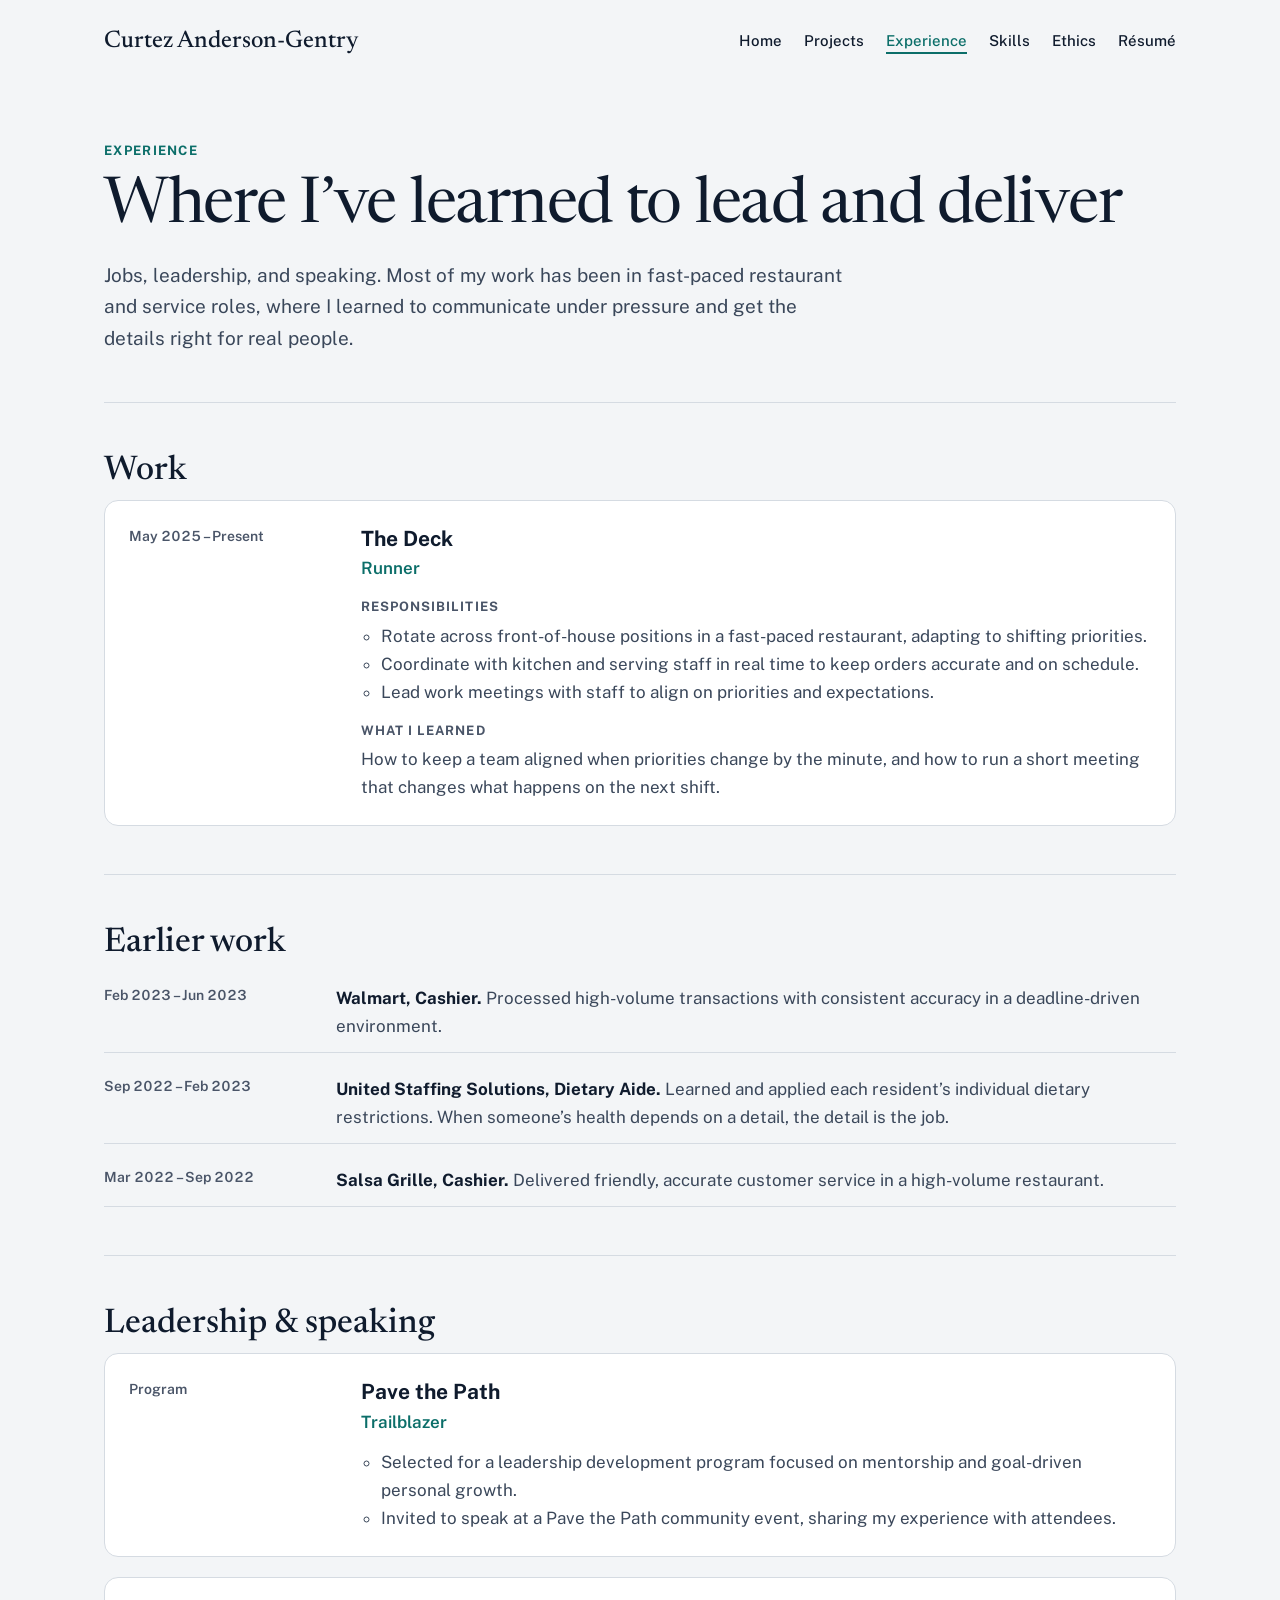
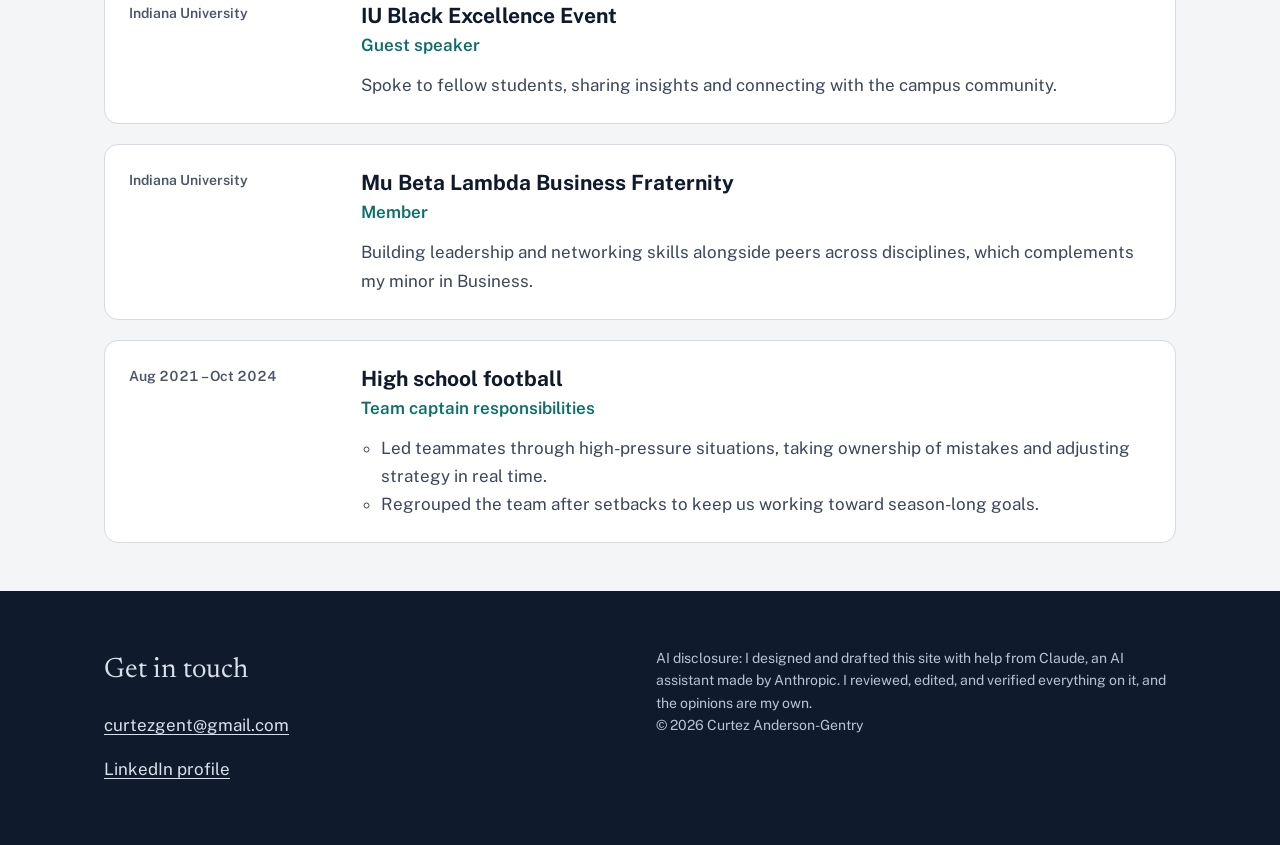
==== experience.html @ be0891ab "Add files via upload" ====
<!doctype html>
<html lang="en">
<head>
  <meta charset="utf-8">
  <meta name="viewport" content="width=device-width, initial-scale=1, viewport-fit=cover">
  <title>Experience · Curtez Anderson-Gentry</title>
  <meta name="description" content="Work, leadership, and speaking experience of Curtez Anderson-Gentry.">
  <meta name="author" content="Curtez Anderson-Gentry">
  <link rel="icon" href="assets/img/favicon.svg" type="image/svg+xml">
  <link rel="preconnect" href="https://fonts.googleapis.com">
  <link rel="preconnect" href="https://fonts.gstatic.com" crossorigin>
  <link rel="stylesheet" href="https://fonts.googleapis.com/css2?family=Newsreader:ital,opsz,wght@0,6..72,400;0,6..72,500;1,6..72,400&amp;family=Public+Sans:wght@400;500;600;700&amp;display=swap">
  <link rel="stylesheet" href="assets/css/style.css">
</head>
<body>
  <a class="skip-link" href="#main">Skip to content</a>

  <header class="site-header">
    <div class="wrap">
      <a class="site-name" href="index.html">Curtez Anderson-Gentry</a>
      <nav class="site-nav" aria-label="Main">
        <ul>
          <li><a href="index.html">Home</a></li>
          <li><a href="projects.html">Projects</a></li>
          <li><a href="experience.html" aria-current="page">Experience</a></li>
          <li><a href="skills.html">Skills</a></li>
          <li><a href="ethics.html">Ethics</a></li>
          <li><a href="resume.html">Résumé</a></li>
        </ul>
      </nav>
    </div>
  </header>

  <main id="main">

    <div class="wrap">
      <header class="page-head">
        <p class="eyebrow">Experience</p>
        <h1 class="display">Where I’ve learned to lead and deliver</h1>
        <p class="lede">Jobs, leadership, and speaking. Most of my work has been in fast-paced restaurant and service roles, where I learned to communicate under pressure and get the details right for real people.</p>
      </header>

      <section class="xp-section" aria-labelledby="work-title">
        <h2 id="work-title">Work</h2>
        <ul class="xp-list">
          <li class="xp">
            <p class="dates">May 2025 – Present</p>
            <div>
              <h3>The Deck</h3>
              <p class="role">Runner</p>
              <h4>Responsibilities</h4>
              <ul>
                <li>Rotate across front-of-house positions in a fast-paced restaurant, adapting to shifting priorities.</li>
                <li>Coordinate with kitchen and serving staff in real time to keep orders accurate and on schedule.</li>
                <li>Lead work meetings with staff to align on priorities and expectations.</li>
              </ul>
              <h4>What I learned</h4>
              <p>How to keep a team aligned when priorities change by the minute, and how to run a short meeting that changes what happens on the next shift.</p>
            </div>
          </li>
        </ul>
      </section>

      <section class="xp-section" aria-labelledby="earlier-title">
        <h2 id="earlier-title">Earlier work</h2>
        <ul class="xp-compact">
          <li>
            <span class="dates">Feb 2023 – Jun 2023</span>
            <p><strong>Walmart, Cashier.</strong> Processed high-volume transactions with consistent accuracy in a deadline-driven environment.</p>
          </li>
          <li>
            <span class="dates">Sep 2022 – Feb 2023</span>
            <p><strong>United Staffing Solutions, Dietary Aide.</strong> Learned and applied each resident’s individual dietary restrictions. When someone’s health depends on a detail, the detail is the job.</p>
          </li>
          <li>
            <span class="dates">Mar 2022 – Sep 2022</span>
            <p><strong>Salsa Grille, Cashier.</strong> Delivered friendly, accurate customer service in a high-volume restaurant.</p>
          </li>
        </ul>
      </section>

      <section class="xp-section" aria-labelledby="lead-title">
        <h2 id="lead-title">Leadership &amp; speaking</h2>
        <ul class="xp-list">
          <li class="xp">
            <p class="dates">Program</p>
            <div>
              <h3>Pave the Path</h3>
              <p class="role">Trailblazer</p>
              <ul>
                <li>Selected for a leadership development program focused on mentorship and goal-driven personal growth.</li>
                <li>Invited to speak at a Pave the Path community event, sharing my experience with attendees.</li>
              </ul>
            </div>
          </li>
          <li class="xp">
            <p class="dates">Indiana University</p>
            <div>
              <h3>IU Black Excellence Event</h3>
              <p class="role">Guest speaker</p>
              <p>Spoke to fellow students, sharing insights and connecting with the campus community.</p>
            </div>
          </li>
          <li class="xp">
            <p class="dates">Indiana University</p>
            <div>
              <h3>Mu Beta Lambda Business Fraternity</h3>
              <p class="role">Member</p>
              <p>Building leadership and networking skills alongside peers across disciplines, which complements my minor in Business.</p>
            </div>
          </li>
          <li class="xp">
            <p class="dates">Aug 2021 – Oct 2024</p>
            <div>
              <h3>High school football</h3>
              <p class="role">Team captain responsibilities</p>
              <ul>
                <li>Led teammates through high-pressure situations, taking ownership of mistakes and adjusting strategy in real time.</li>
                <li>Regrouped the team after setbacks to keep us working toward season-long goals.</li>
              </ul>
            </div>
          </li>
        </ul>
      </section>
    </div>
  </main>

  <footer class="site-footer">
    <div class="wrap">
      <div class="contact">
        <h2>Get in touch</h2>
        <ul>
          <li><a href="mailto:curtezgent@gmail.com">curtezgent@gmail.com</a></li>
          <li><a href="https://www.linkedin.com/in/curtez-gentry-0a7111399">LinkedIn profile</a></li>
        </ul>
      </div>
      <p class="fineprint">AI disclosure: I designed and drafted this site with help from Claude, an AI assistant made by Anthropic. I reviewed, edited, and verified everything on it, and the opinions are my own.<br>© 2026 Curtez Anderson-Gentry</p>
    </div>
  </footer>
</body>
</html>
---- assets/css/style.css ----
/* Curtez Anderson-Gentry · e-portfolio
   Layout: "Signal Path" — a single reading column with a story timeline on Home,
   serif display over a plain sans body, one teal accent on cool grey. */

:root {
  --bg: #F3F5F7;
  --surface: #FFFFFF;
  --ink: #0F1B2D;
  --ink-2: #3A475A;
  --muted: #4A5568;
  --line: #D5DBE2;
  --accent: #0B6E69;
  --accent-hover: #074B48;
  --placeholder: #E3E8EE;
  --footer-bg: #0F1B2D;
  --footer-ink: #D9E0E8;
  --footer-muted: #B9C4D0;
  --on-ink: #FFFFFF;

  --font-display: "Newsreader", Georgia, "Times New Roman", serif;
  --font-body: "Public Sans", system-ui, -apple-system, "Segoe UI", sans-serif;

  --wrap: 1120px;
  --gutter: clamp(16px, 4vw, 24px);
  --radius: 14px;
}

@media (prefers-color-scheme: dark) {
  :root:not([data-theme="light"]) {
    --bg: #0E1621;
    --surface: #152131;
    --ink: #E7EDF4;
    --ink-2: #B8C4D2;
    --muted: #A2AFBE;
    --line: #263547;
    --accent: #4FC3B8;
    --accent-hover: #86DDD4;
    --placeholder: #1C2A3C;
    --footer-bg: #08101A;
    --footer-ink: #D3DCE6;
    --footer-muted: #A2AFBE;
    --on-ink: #0E1621;
    color-scheme: dark;
  }
}
:root[data-theme="dark"] {
  --bg: #0E1621;
  --surface: #152131;
  --ink: #E7EDF4;
  --ink-2: #B8C4D2;
  --muted: #A2AFBE;
  --line: #263547;
  --accent: #4FC3B8;
  --accent-hover: #86DDD4;
  --placeholder: #1C2A3C;
  --footer-bg: #08101A;
  --footer-ink: #D3DCE6;
  --footer-muted: #A2AFBE;
  --on-ink: #0E1621;
  color-scheme: dark;
}

*, *::before, *::after { box-sizing: border-box; }

html { -webkit-text-size-adjust: 100%; }

body {
  margin: 0;
  background: var(--bg);
  color: var(--ink);
  font-family: var(--font-body);
  font-size: 17px;
  line-height: 1.65;
}

img { max-width: 100%; height: auto; display: block; }

a { color: var(--accent); text-underline-offset: 3px; }
a:hover { color: var(--accent-hover); }

:focus-visible {
  outline: 3px solid var(--accent);
  outline-offset: 3px;
  border-radius: 4px;
}

h1, h2, h3 { text-wrap: balance; }

.wrap {
  max-width: var(--wrap);
  margin-inline: auto;
  padding-inline: var(--gutter);
}

.skip-link {
  position: absolute;
  left: 12px;
  top: -60px;
  z-index: 10;
  padding: 10px 16px;
  background: var(--ink);
  color: var(--on-ink);
  border-radius: 8px;
  font-weight: 600;
}
.skip-link:focus { top: 12px; color: var(--on-ink); }

.visually-hidden {
  position: absolute !important;
  width: 1px; height: 1px;
  overflow: hidden;
  clip: rect(0 0 0 0);
  white-space: nowrap;
}

/* ---------- Header ---------- */
.site-header .wrap {
  display: flex;
  flex-wrap: wrap;
  align-items: center;
  justify-content: space-between;
  gap: 4px 24px;
  padding-block: 14px;
}
.site-name {
  font-family: var(--font-display);
  font-size: 24px;
  font-weight: 500;
  color: var(--ink);
  text-decoration: none;
  padding-block: 8px;
}
.site-name:hover { color: var(--ink); }
.site-nav ul {
  list-style: none;
  margin: 0;
  padding: 0;
  display: flex;
  flex-wrap: wrap;
  gap: 0 22px;
}
.site-nav a {
  display: inline-block;
  padding-block: 12px;
  color: var(--ink);
  font-size: 15px;
  font-weight: 500;
  text-decoration: none;
}
.site-nav a:hover { color: var(--accent); }
.site-nav a[aria-current="page"] {
  color: var(--accent);
  text-decoration: underline;
  text-decoration-thickness: 2px;
  text-underline-offset: 6px;
}

/* ---------- Shared type ---------- */
.eyebrow {
  margin: 0 0 12px;
  font-size: 13px;
  font-weight: 700;
  letter-spacing: 0.1em;
  text-transform: uppercase;
  color: var(--accent);
}
.display {
  margin: 0;
  font-family: var(--font-display);
  font-weight: 400;
  letter-spacing: -0.02em;
  line-height: 1.08;
}
.lede {
  margin: 0;
  max-width: 62ch;
  font-size: 19px;
  color: var(--ink-2);
}
.prose { max-width: 66ch; }
.prose p { margin: 0 0 1.1em; }
.prose h2 {
  margin: 1.8em 0 0.5em;
  font-family: var(--font-display);
  font-weight: 500;
  font-size: 30px;
  line-height: 1.2;
}

/* ---------- Buttons ---------- */
.actions { display: flex; flex-wrap: wrap; gap: 12px; }
.btn {
  display: inline-flex;
  align-items: center;
  gap: 10px;
  min-height: 48px;
  padding: 0 24px;
  border-radius: 999px;
  font-weight: 600;
  font-size: 16px;
  text-decoration: none;
  border: 1.5px solid var(--ink);
}
.btn svg { flex: none; }
.btn-primary { background: var(--ink); color: var(--on-ink); }
.btn-primary:hover { background: var(--accent); border-color: var(--accent); color: var(--on-ink); }
.btn-secondary { background: transparent; color: var(--ink); }
.btn-secondary:hover { border-color: var(--accent); color: var(--accent); }

/* ---------- Page header (inner pages) ---------- */
.page-head { padding-block: 56px 48px; }
.page-head .display { font-size: clamp(40px, 5.4vw, 64px); margin-bottom: 18px; }

/* ---------- Home: hero ---------- */
.hero {
  display: flex;
  flex-wrap: wrap;
  align-items: center;
  gap: 48px;
  padding-block: 64px 88px;
}
.hero-text { flex: 999 1 560px; min-width: 0; }
.hero .display { font-size: clamp(40px, 5.6vw, 70px); }
.hero .display em { color: var(--accent); }
.hero .lede { margin-top: 28px; }
.hero .actions { margin-top: 32px; }
.hero-photo {
  flex: 1 1 260px;
  display: flex;
  flex-direction: column;
  align-items: center;
  gap: 14px;
  margin: 0;
}
.hero-photo img {
  width: min(280px, 100%);
  aspect-ratio: 1;
  object-fit: cover;
  border-radius: 999px;
  border: 6px solid var(--surface);
  box-shadow: 0 0 0 1px var(--line);
}
.hero-photo figcaption {
  font-size: 14px;
  color: var(--muted);
  text-align: center;
}

/* ---------- Home: interests ---------- */
.band {
  background: var(--surface);
  border-block: 1px solid var(--line);
}
.interests {
  display: grid;
  grid-template-columns: repeat(auto-fit, minmax(260px, 1fr));
  gap: 32px;
  padding-block: 64px;
}
.interests h2 { grid-column: 1 / -1; margin: 0; }
.interest h3 {
  margin: 0 0 6px;
  font-family: var(--font-display);
  font-size: 24px;
  font-weight: 500;
  line-height: 1.25;
}
.interest p { margin: 0; color: var(--ink-2); font-size: 16px; }

/* ---------- Home: timeline ---------- */
.path {
  display: flex;
  flex-wrap: wrap;
  gap: 40px 64px;
  padding-block: 88px;
}
.path-intro { flex: 1 1 280px; }
.path-intro .display { font-size: clamp(34px, 4vw, 44px); }
.path-intro p:last-child { margin: 20px 0 0; color: var(--ink-2); }
.timeline {
  flex: 999 1 560px;
  min-width: 0;
  list-style: none;
  margin: 0;
  padding: 0;
}
.timeline li {
  display: grid;
  grid-template-columns: 28px minmax(0, 1fr);
  gap: 20px;
}
.timeline .marker {
  display: flex;
  flex-direction: column;
  align-items: center;
}
.timeline .dot {
  width: 14px;
  height: 14px;
  margin-top: 6px;
  border-radius: 999px;
  border: 3px solid var(--accent);
  background: var(--bg);
}
.timeline .rail { flex-grow: 1; width: 2px; background: var(--line); }
.timeline .now .dot { background: var(--accent); }
.timeline .next .dot { border: 2px dashed var(--muted); }
.timeline .body { padding-bottom: 36px; }
.timeline li:last-child .body { padding-bottom: 0; }
.timeline .when {
  margin: 0 0 2px;
  font-size: 13px;
  font-weight: 600;
  color: var(--muted);
}
.timeline .now .when { color: var(--accent); }
.timeline h3 { margin: 0 0 6px; font-size: 21px; line-height: 1.3; }
.timeline h3 a { color: var(--ink); }
.timeline h3 a:hover { color: var(--accent); }
.timeline .body p:last-child { margin: 0; color: var(--ink-2); font-size: 16px; }

/* ---------- Home: ethics teaser + tiles ---------- */
.teaser { padding-block: 0 40px; }
.teaser blockquote p { margin: 0; }
.teaser blockquote {
  margin: 0;
  max-width: 30ch;
  font-family: var(--font-display);
  font-size: clamp(28px, 3.4vw, 40px);
  line-height: 1.25;
}
.teaser a { display: inline-block; margin-top: 16px; padding-block: 10px; font-weight: 600; }
.tiles {
  display: grid;
  grid-template-columns: repeat(auto-fit, minmax(240px, 1fr));
  gap: 16px;
  padding-block: 40px 96px;
}
.tile {
  display: flex;
  flex-direction: column;
  gap: 6px;
  padding: 24px;
  background: var(--surface);
  border: 1px solid var(--line);
  border-radius: var(--radius);
  color: var(--ink);
  text-decoration: none;
}
.tile:hover { border-color: var(--accent); color: var(--ink); }
.tile strong { font-family: var(--font-display); font-weight: 500; font-size: 26px; }
.tile span { font-size: 15px; line-height: 1.5; color: var(--ink-2); }

/* ---------- Projects ---------- */
.project {
  display: grid;
  grid-template-columns: repeat(auto-fit, minmax(min(100%, 420px), 1fr));
  gap: 32px 48px;
  padding-block: 56px;
  border-top: 1px solid var(--line);
}
.project-head { grid-column: 1 / -1; }
.project-head .meta { margin: 0 0 6px; font-size: 14px; font-weight: 600; color: var(--muted); }
.project-head h2 {
  margin: 0;
  font-family: var(--font-display);
  font-weight: 500;
  font-size: clamp(30px, 3.6vw, 40px);
  line-height: 1.15;
}
.project-head .summary { margin: 12px 0 0; max-width: 62ch; color: var(--ink-2); font-size: 18px; }
.figure { margin: 0; }
.figure .placeholder {
  aspect-ratio: 16 / 10;
  max-width: 100%;
  border-radius: var(--radius);
  background: var(--placeholder);
  border: 1px dashed var(--line);
  display: flex;
  align-items: center;
  justify-content: center;
  padding: 24px;
  text-align: center;
  color: var(--muted);
  font-size: 15px;
}
.figure img { border-radius: var(--radius); border: 1px solid var(--line); }
.figure figcaption { margin-top: 10px; font-size: 14px; color: var(--muted); }
.facts { margin: 0; display: grid; gap: 18px; }
.facts dt {
  font-size: 13px;
  font-weight: 700;
  letter-spacing: 0.08em;
  text-transform: uppercase;
  color: var(--accent);
}
.facts dd { margin: 4px 0 0; color: var(--ink-2); }
.facts dd ul { margin: 4px 0 0; padding-left: 1.2em; }
.tags {
  list-style: none;
  margin: 8px 0 0;
  padding: 0;
  display: flex;
  flex-wrap: wrap;
  gap: 8px;
}
.tags li {
  padding: 3px 12px;
  border: 1px solid var(--line);
  border-radius: 999px;
  font-size: 14px;
  font-weight: 600;
  color: var(--ink);
  background: var(--surface);
}
.also { padding-block: 56px 96px; border-top: 1px solid var(--line); }
.also h2 { margin: 0 0 20px; font-family: var(--font-display); font-weight: 500; font-size: 30px; }
.also ul { margin: 0; padding: 0; list-style: none; display: grid; gap: 16px; }
.also li { max-width: 70ch; color: var(--ink-2); }
.also li strong { color: var(--ink); }

/* ---------- Experience ---------- */
.xp-section { padding-block: 48px; border-top: 1px solid var(--line); }
.xp-section > h2 {
  margin: 0 0 8px;
  line-height: 1.2;
  font-family: var(--font-display);
  font-weight: 500;
  font-size: 34px;
}
.xp-section > p { margin: 0 0 24px; color: var(--ink-2); max-width: 62ch; }
.xp-list { list-style: none; margin: 0; padding: 0; display: grid; gap: 20px; }
.xp {
  display: grid;
  grid-template-columns: minmax(0, 200px) minmax(0, 1fr);
  gap: 8px 32px;
  padding: 24px;
  background: var(--surface);
  border: 1px solid var(--line);
  border-radius: var(--radius);
}
.xp .dates {
  margin: 0;
  font-size: 14px;
  font-weight: 600;
  color: var(--muted);
  font-variant-numeric: tabular-nums;
}
.xp h3 { margin: 0; font-size: 21px; line-height: 1.3; }
.xp .role { margin: 2px 0 12px; color: var(--accent); font-weight: 600; }
.xp h4 {
  margin: 14px 0 4px;
  font-size: 13px;
  font-weight: 700;
  letter-spacing: 0.08em;
  text-transform: uppercase;
  color: var(--muted);
}
.xp ul { margin: 0; padding-left: 1.2em; color: var(--ink-2); }
.xp p { margin: 0; color: var(--ink-2); }
.xp-compact { display: grid; gap: 10px; margin: 0; padding: 0; list-style: none; }
.xp-compact li {
  display: grid;
  grid-template-columns: minmax(0, 200px) minmax(0, 1fr);
  gap: 4px 32px;
  padding-block: 12px;
  border-bottom: 1px solid var(--line);
}
.xp-compact .dates { font-size: 14px; font-weight: 600; color: var(--muted); font-variant-numeric: tabular-nums; }
.xp-compact p { margin: 0; color: var(--ink-2); }
.xp-compact strong { color: var(--ink); }
@media (max-width: 640px) {
  .xp, .xp-compact li { grid-template-columns: minmax(0, 1fr); }
}

/* ---------- Skills ---------- */
.skill-group { padding-block: 48px; border-top: 1px solid var(--line); }
.skill-group:last-child { padding-bottom: 96px; }
.skill-group h2 {
  margin: 0 0 20px;
  font-family: var(--font-display);
  font-weight: 500;
  font-size: 34px;
  line-height: 1.2;
}
.skill-table-wrap { overflow-x: auto; }
.skill-table {
  width: 100%;
  border-collapse: collapse;
  background: var(--surface);
  border: 1px solid var(--line);
  border-radius: var(--radius);
  overflow: hidden;
  font-size: 16px;
}
.skill-table th, .skill-table td {
  text-align: left;
  vertical-align: top;
  padding: 16px 20px;
  border-bottom: 1px solid var(--line);
}
.skill-table tr:last-child th, .skill-table tr:last-child td { border-bottom: 0; }
.skill-table thead th {
  font-size: 13px;
  font-weight: 700;
  letter-spacing: 0.08em;
  text-transform: uppercase;
  color: var(--muted);
  background: var(--bg);
}
.skill-table tbody th { width: 26%; font-weight: 700; color: var(--ink); }
.skill-table td { color: var(--ink-2); }
@media (max-width: 640px) {
  .skill-table, .skill-table tbody, .skill-table tr, .skill-table th, .skill-table td { display: block; width: 100%; }
  .skill-table thead { position: absolute; width: 1px; height: 1px; overflow: hidden; clip: rect(0 0 0 0); }
  .skill-table tbody th { width: 100%; padding-bottom: 4px; border-bottom: 0; }
  .skill-table td { padding-top: 0; }
}

/* ---------- Ethics ---------- */
.ethics-layout {
  display: flex;
  flex-wrap: wrap;
  gap: 40px 64px;
  padding-block: 8px 96px;
  align-items: flex-start;
}
.ethics-layout .prose { flex: 999 1 560px; min-width: 0; font-size: 18px; }
.case-box {
  flex: 1 1 280px;
  min-width: 0;
  position: sticky;
  top: calc(env(safe-area-inset-top, 0px) + 24px);
  padding: 24px;
  background: var(--surface);
  border: 1px solid var(--line);
  border-radius: var(--radius);
  font-size: 15px;
}
.case-box h2 { margin: 0 0 12px; font-family: var(--font-display); font-weight: 500; font-size: 24px; }
.case-box dl { margin: 0; display: grid; gap: 12px; }
.case-box dt { font-size: 12px; font-weight: 700; letter-spacing: 0.08em; text-transform: uppercase; color: var(--muted); }
.case-box dd { margin: 2px 0 0; color: var(--ink-2); }
.case-box .source { margin: 16px 0 0; font-size: 14px; color: var(--muted); }
.draft-note {
  padding: 20px 24px;
  border: 1px dashed var(--accent);
  border-radius: var(--radius);
  background: var(--surface);
  color: var(--ink-2);
}
.draft-note p:last-child { margin: 0; }
.wordcount { font-size: 14px; color: var(--muted); }

/* ---------- Résumé ---------- */
.resume-layout {
  display: flex;
  flex-wrap: wrap;
  gap: 40px 64px;
  padding-block: 0 96px;
  align-items: flex-start;
}
.resume-info { flex: 1 1 300px; min-width: 0; }
.resume-info .actions { margin-bottom: 20px; }
.resume-info p { color: var(--ink-2); }
.resume-preview { flex: 999 1 480px; min-width: 0; margin: 0; }
.resume-preview img {
  width: 100%;
  max-width: 680px;
  background: #FFFFFF;
  border: 1px solid var(--line);
  border-radius: 6px;
  box-shadow: 0 12px 32px -18px rgba(15, 27, 45, 0.35);
}
.resume-preview figcaption { margin-top: 10px; font-size: 14px; color: var(--muted); }

/* ---------- Footer ---------- */
.site-footer { background: var(--footer-bg); color: var(--footer-ink); }
.site-footer .wrap {
  display: flex;
  flex-wrap: wrap;
  justify-content: space-between;
  gap: 32px;
  padding-block: 56px;
}
.site-footer h2 {
  margin: 0 0 12px;
  font-family: var(--font-display);
  font-weight: 400;
  font-size: 28px;
  color: var(--footer-ink);
}
.site-footer ul { list-style: none; margin: 0; padding: 0; display: grid; gap: 4px; }
.site-footer a { color: var(--footer-ink); display: inline-block; padding-block: 6px; }
.site-footer a:hover { color: #FFFFFF; }
.site-footer .contact { flex: 1 1 320px; }
.site-footer .fineprint { flex: 1 1 360px; max-width: 520px; margin: 0; font-size: 14px; line-height: 1.6; color: var(--footer-muted); }

@media (prefers-reduced-motion: no-preference) {
  .btn, .tile, .site-nav a { transition: color .15s ease, background-color .15s ease, border-color .15s ease; }
}

/* Ethics essay extras */
.prose ul { margin: 0 0 1.1em; padding-left: 1.2em; display: grid; gap: 6px; }
.prose .sources {
  margin: 0;
  padding-left: 1.2em;
  display: grid;
  gap: 10px;
  font-size: 15px;
  line-height: 1.55;
  color: var(--ink-2);
}
.prose .ai-note {
  margin: 28px 0 0;
  padding: 16px 20px;
  background: var(--surface);
  border: 1px solid var(--line);
  border-radius: var(--radius);
  font-size: 15px;
  line-height: 1.55;
  color: var(--ink-2);
}

@media (max-width: 900px) {
  .case-box { order: -1; position: static; }
}
.facts dd .tags { padding-left: 0; }
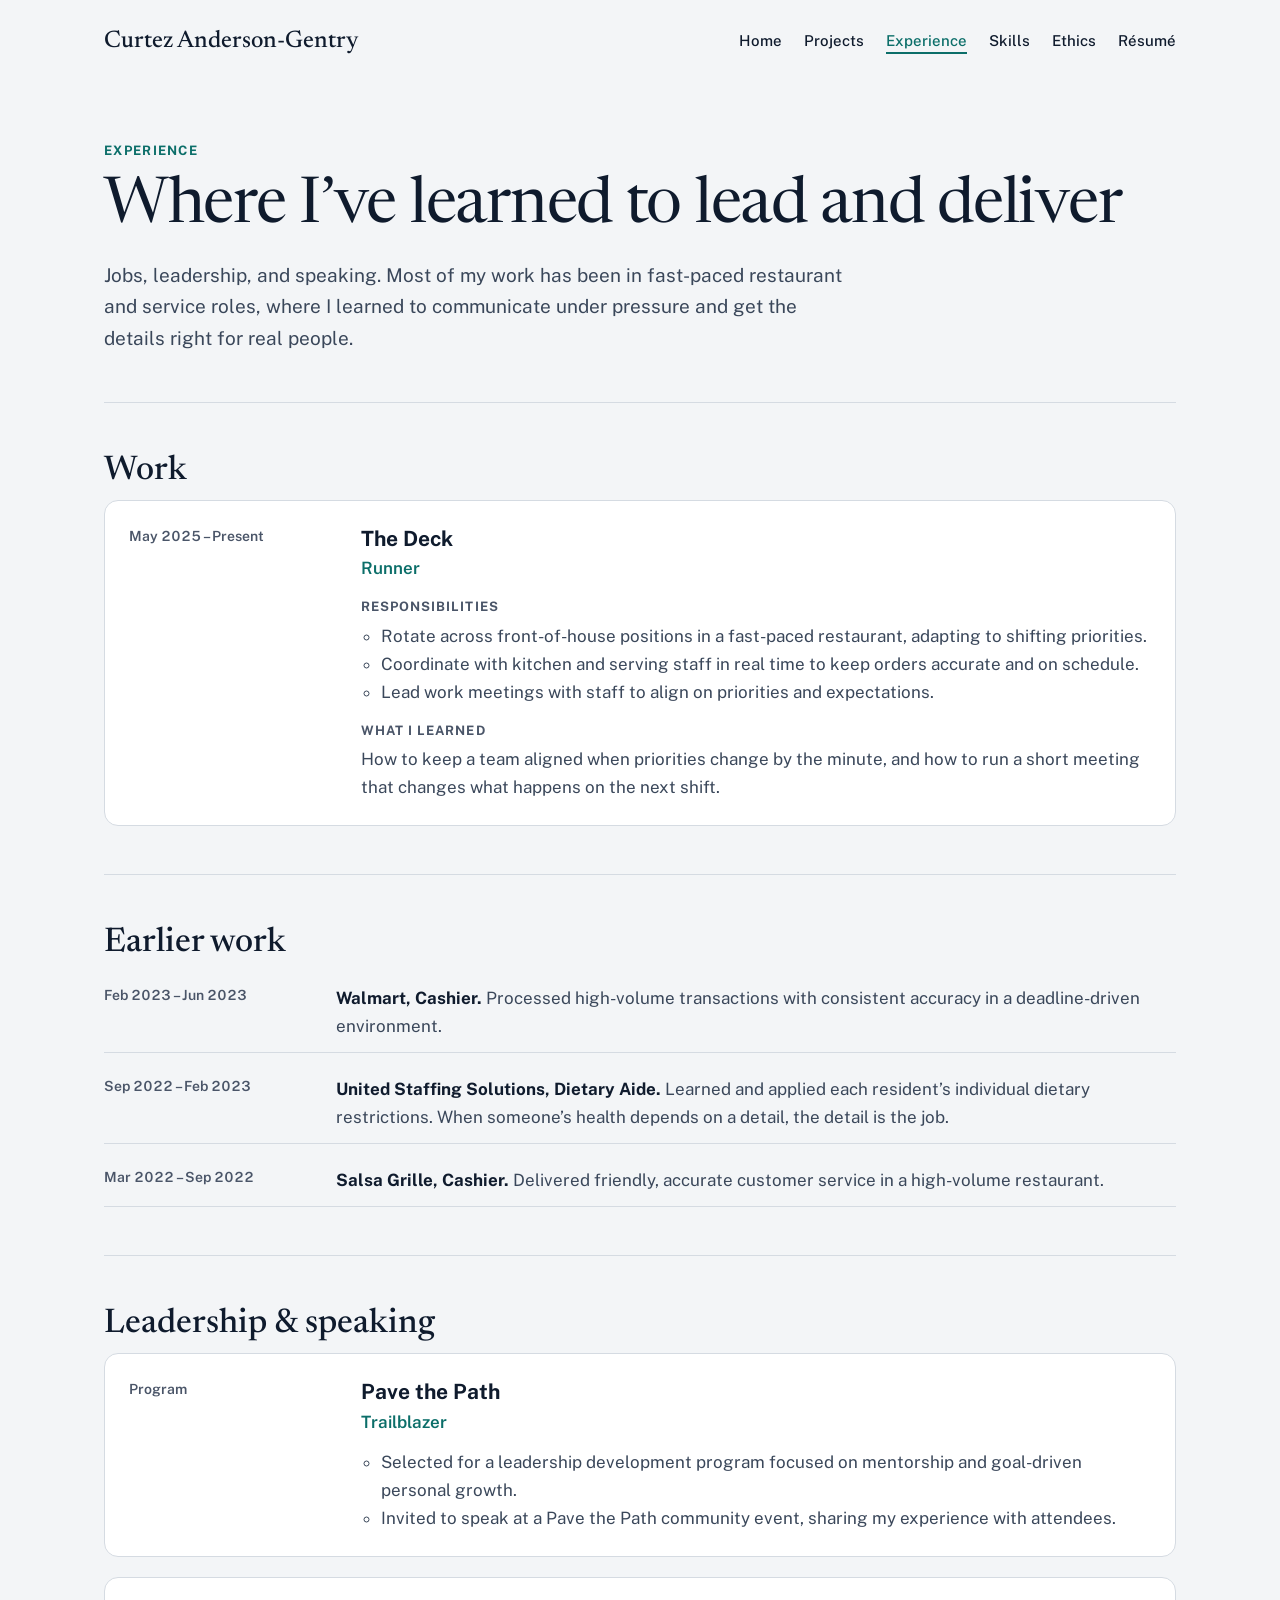
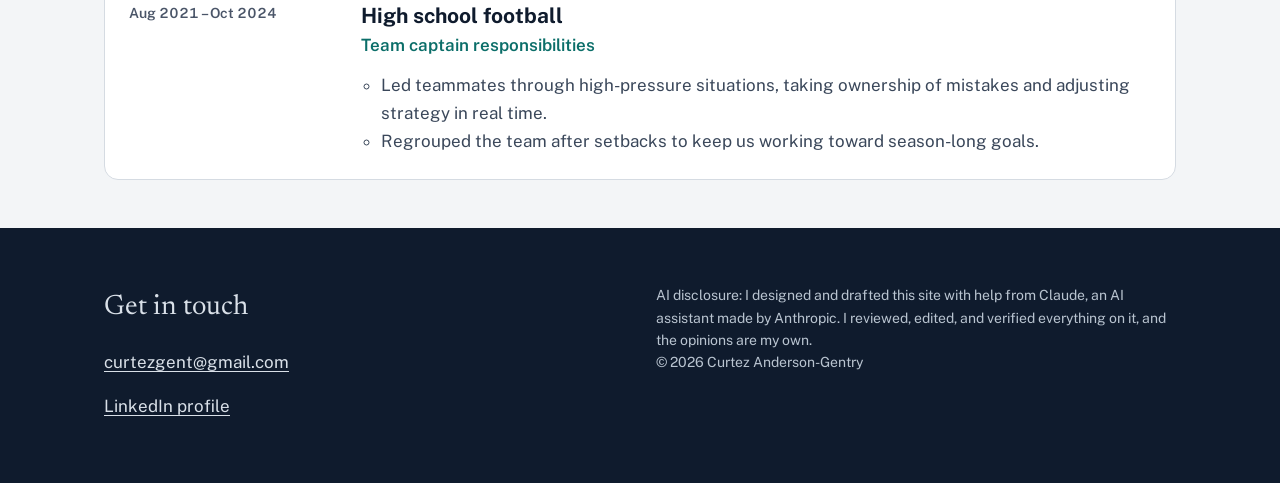
==== commit 7342ea8c: "Add files via upload" ====
--- a/experience.html
+++ b/experience.html
@@ -94,22 +94,6 @@
             </div>
           </li>
           <li class="xp">
-            <p class="dates">Indiana University</p>
-            <div>
-              <h3>IU Black Excellence Event</h3>
-              <p class="role">Guest speaker</p>
-              <p>Spoke to fellow students, sharing insights and connecting with the campus community.</p>
-            </div>
-          </li>
-          <li class="xp">
-            <p class="dates">Indiana University</p>
-            <div>
-              <h3>Mu Beta Lambda Business Fraternity</h3>
-              <p class="role">Member</p>
-              <p>Building leadership and networking skills alongside peers across disciplines, which complements my minor in Business.</p>
-            </div>
-          </li>
-          <li class="xp">
             <p class="dates">Aug 2021 – Oct 2024</p>
             <div>
               <h3>High school football</h3>
